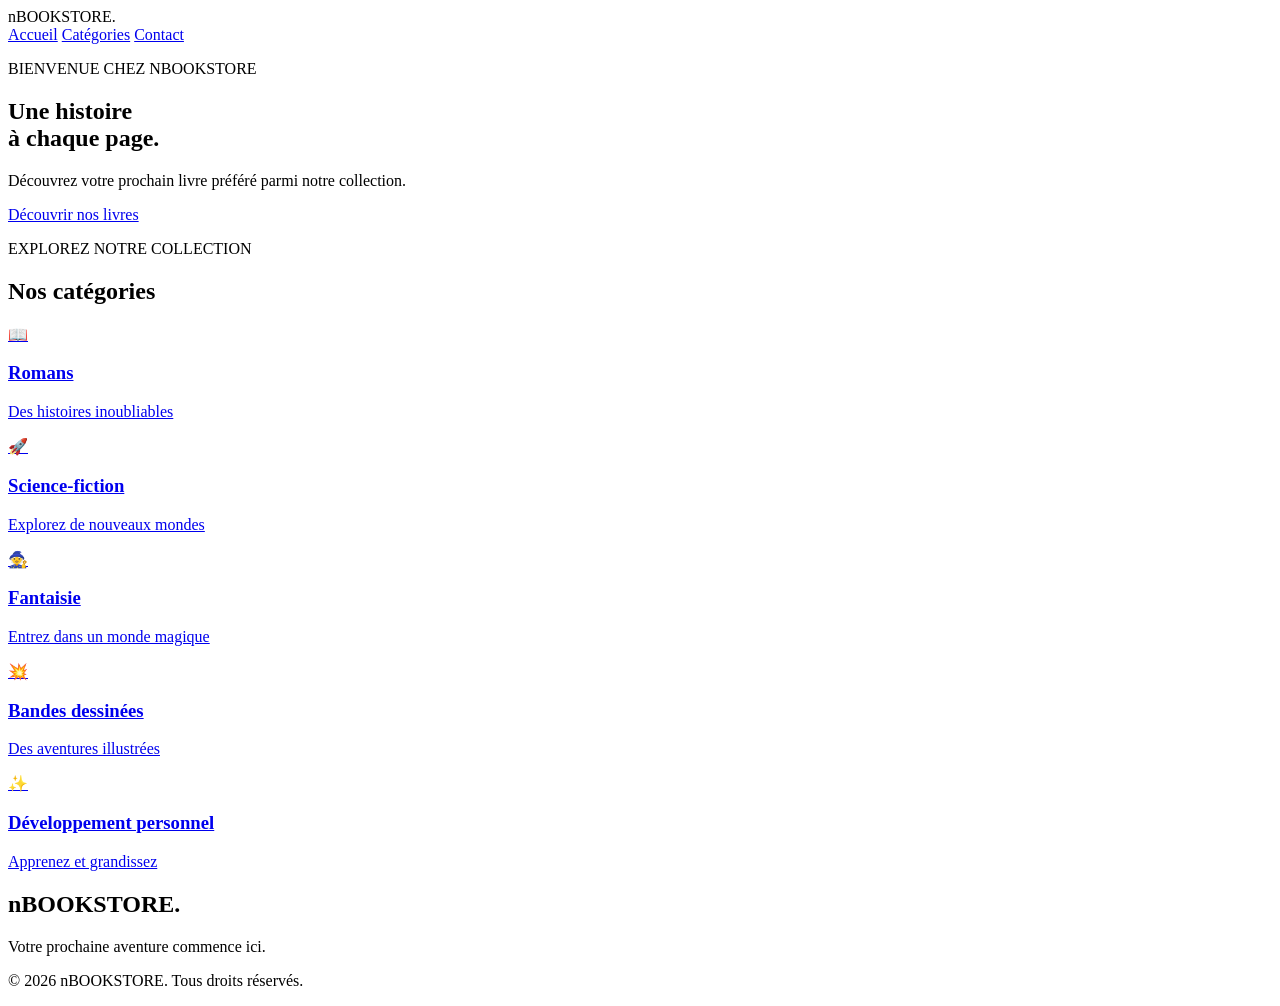
==== index.html @ 54f5b579 "Add initial HTML structure for nBOOKSTORE" ====
<!DOCTYPE html>
<html lang="fr">
<head>
    <meta charset="UTF-8">
    <meta name="viewport" content="width=device-width, initial-scale=1.0">
    <title>nBOOKSTORE | Votre librairie</title>
    <link rel="stylesheet" href="style.css">
</head>
<body>

<header>
    <div class="logo">nBOOKSTORE<span>.</span></div>
    <nav>
        <a href="index.html">Accueil</a>
        <a href="#categories">Catégories</a>
        <a href="#contact">Contact</a>
    </nav>
</header>

<section class="hero">
    <div class="hero-content">
        <p class="tagline">BIENVENUE CHEZ NBOOKSTORE</p>
        <h1>Une histoire<br>à chaque page.</h1>
        <p>Découvrez votre prochain livre préféré parmi notre collection.</p>
        <a href="#categories" class="btn">Découvrir nos livres</a>
    </div>
</section>

<section id="categories" class="categories">
    <p class="tagline">EXPLOREZ NOTRE COLLECTION</p>
    <h2>Nos catégories</h2>

    <div class="category-grid">
        <a href="romans.html" class="category">
            <div class="category-image">📖</div>
            <h3>Romans</h3>
            <p>Des histoires inoubliables</p>
        </a>

        <a href="science-fiction.html" class="category">
            <div class="category-image">🚀</div>
            <h3>Science-fiction</h3>
            <p>Explorez de nouveaux mondes</p>
        </a>

        <a href="fantaisie.html" class="category">
            <div class="category-image">🧙</div>
            <h3>Fantaisie</h3>
            <p>Entrez dans un monde magique</p>
        </a>

        <a href="bd.html" class="category">
            <div class="category-image">💥</div>
            <h3>Bandes dessinées</h3>
            <p>Des aventures illustrées</p>
        </a>

        <a href="developpement.html" class="category">
            <div class="category-image">✨</div>
            <h3>Développement personnel</h3>
            <p>Apprenez et grandissez</p>
        </a>
    </div>
</section>

<footer id="contact">
    <h2>nBOOKSTORE.</h2>
    <p>Votre prochaine aventure commence ici.</p>
    <p>© 2026 nBOOKSTORE. Tous droits réservés.</p>
</footer>

</body>
</html>
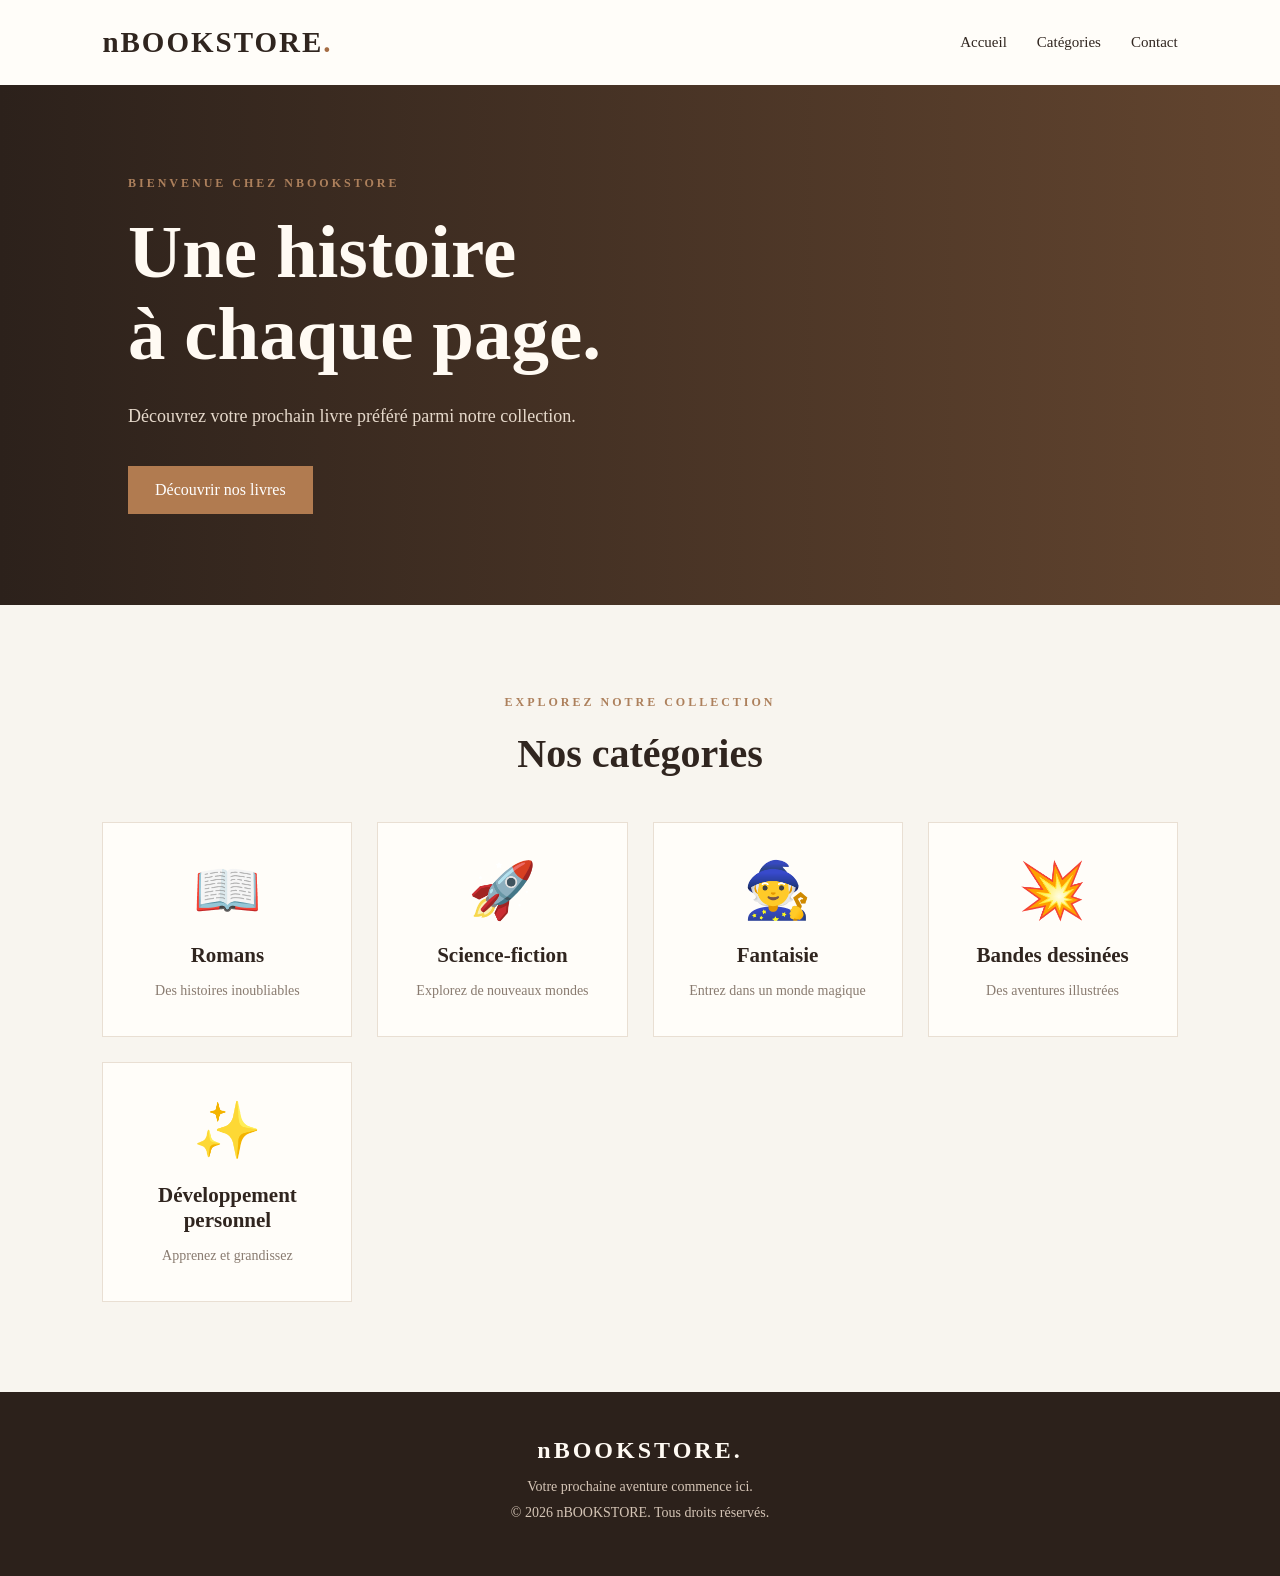
==== commit 6415940e: "Include script.js in index.html Added a script tag to include script.js." ====
--- a/index.html
+++ b/index.html
@@ -32,6 +32,7 @@
     <h2>Nos catégories</h2>
 
     <div class="category-grid">
+
         <a href="romans.html" class="category">
             <div class="category-image">📖</div>
             <h3>Romans</h3>
@@ -61,6 +62,7 @@
             <h3>Développement personnel</h3>
             <p>Apprenez et grandissez</p>
         </a>
+
     </div>
 </section>
 
@@ -70,6 +72,8 @@
     <p>© 2026 nBOOKSTORE. Tous droits réservés.</p>
 </footer>
 
+<script src="script.js"></script>
+
 </body>
 </html>
 
--- a/style.css
+++ b/style.css
@@ -0,0 +1,195 @@
+
+* {
+    margin: 0;
+    padding: 0;
+    box-sizing: border-box;
+}
+
+html {
+    scroll-behavior: smooth;
+}
+
+body {
+    font-family: Georgia, serif;
+    background: #f8f5ef;
+    color: #30251f;
+}
+
+/* HEADER */
+
+header {
+    height: 85px;
+    display: flex;
+    justify-content: space-between;
+    align-items: center;
+    padding: 0 8%;
+    background: #fffdf9;
+}
+
+.logo {
+    font-size: 29px;
+    font-weight: bold;
+    letter-spacing: 2px;
+}
+
+.logo span {
+    color: #a56c43;
+}
+
+nav {
+    display: flex;
+    gap: 30px;
+}
+
+nav a {
+    text-decoration: none;
+    color: #30251f;
+    font-size: 15px;
+}
+
+nav a:hover {
+    color: #a56c43;
+}
+
+/* HERO */
+
+.hero {
+    min-height: 520px;
+    display: flex;
+    align-items: center;
+    padding: 70px 10%;
+    background: linear-gradient(90deg, #2c211b, #63452f);
+    color: #fffaf3;
+}
+
+.hero-content {
+    max-width: 600px;
+}
+
+.tagline {
+    color: #ad805c;
+    letter-spacing: 3px;
+    font-size: 12px;
+    font-weight: bold;
+    margin-bottom: 20px;
+}
+
+.hero h1 {
+    font-size: clamp(45px, 7vw, 75px);
+    line-height: 1.1;
+    margin-bottom: 25px;
+}
+
+.hero p:not(.tagline) {
+    font-size: 18px;
+    line-height: 1.7;
+    margin-bottom: 35px;
+    color: #e6d9cb;
+}
+
+.btn {
+    display: inline-block;
+    background: #b17b50;
+    color: white;
+    padding: 15px 27px;
+    text-decoration: none;
+    transition: 0.3s;
+}
+
+.btn:hover {
+    background: #8b5c38;
+    transform: translateY(-3px);
+}
+
+/* CATEGORIES */
+
+.categories {
+    padding: 90px 8%;
+    text-align: center;
+}
+
+.categories h2 {
+    font-size: 40px;
+    margin-bottom: 45px;
+}
+
+.category-grid {
+    display: grid;
+    grid-template-columns: repeat(auto-fit, minmax(200px, 1fr));
+    gap: 25px;
+}
+
+.category {
+    background: #fffdf9;
+    padding: 35px 20px;
+    text-decoration: none;
+    color: #30251f;
+    border: 1px solid #e9dfd3;
+    transition: 0.3s;
+}
+
+.category:hover {
+    transform: translateY(-8px);
+    box-shadow: 0 12px 30px #00000012;
+}
+
+.category-image {
+    font-size: 55px;
+    margin-bottom: 20px;
+}
+
+.category h3 {
+    font-size: 21px;
+    margin-bottom: 12px;
+}
+
+.category p {
+    color: #897b70;
+    font-size: 14px;
+    line-height: 1.5;
+}
+
+/* FOOTER */
+
+footer {
+    background: #2c211b;
+    color: #fffaf3;
+    text-align: center;
+    padding: 45px 20px;
+}
+
+footer h2 {
+    margin-bottom: 15px;
+    letter-spacing: 3px;
+}
+
+footer p {
+    margin: 10px;
+    color: #d5c5b6;
+    font-size: 14px;
+}
+
+/* MOBILE */
+
+@media (max-width: 600px) {
+    header {
+        padding: 20px;
+        height: auto;
+        flex-direction: column;
+        gap: 20px;
+    }
+
+    nav {
+        gap: 15px;
+        flex-wrap: wrap;
+        justify-content: center;
+    }
+
+    .hero {
+        padding: 65px 8%;
+    }
+
+    .categories {
+        padding: 65px 6%;
+    }
+}
